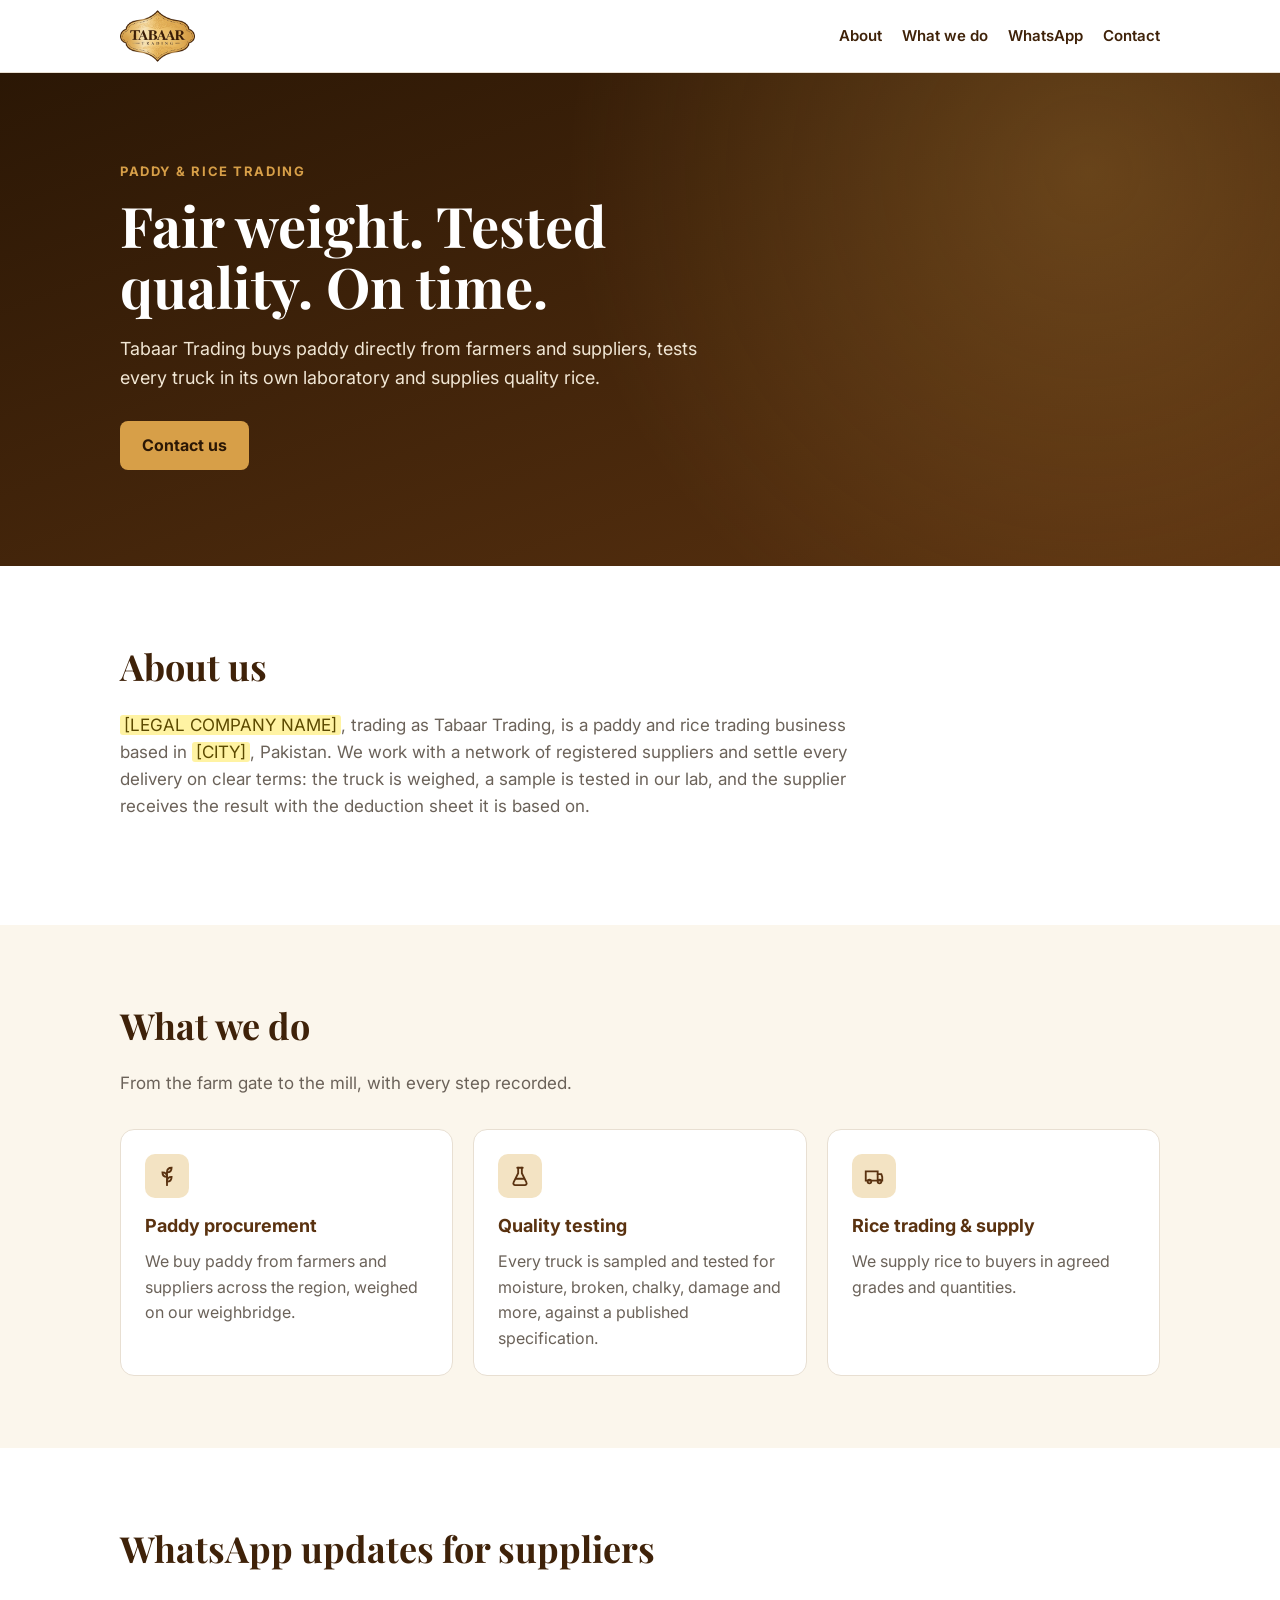
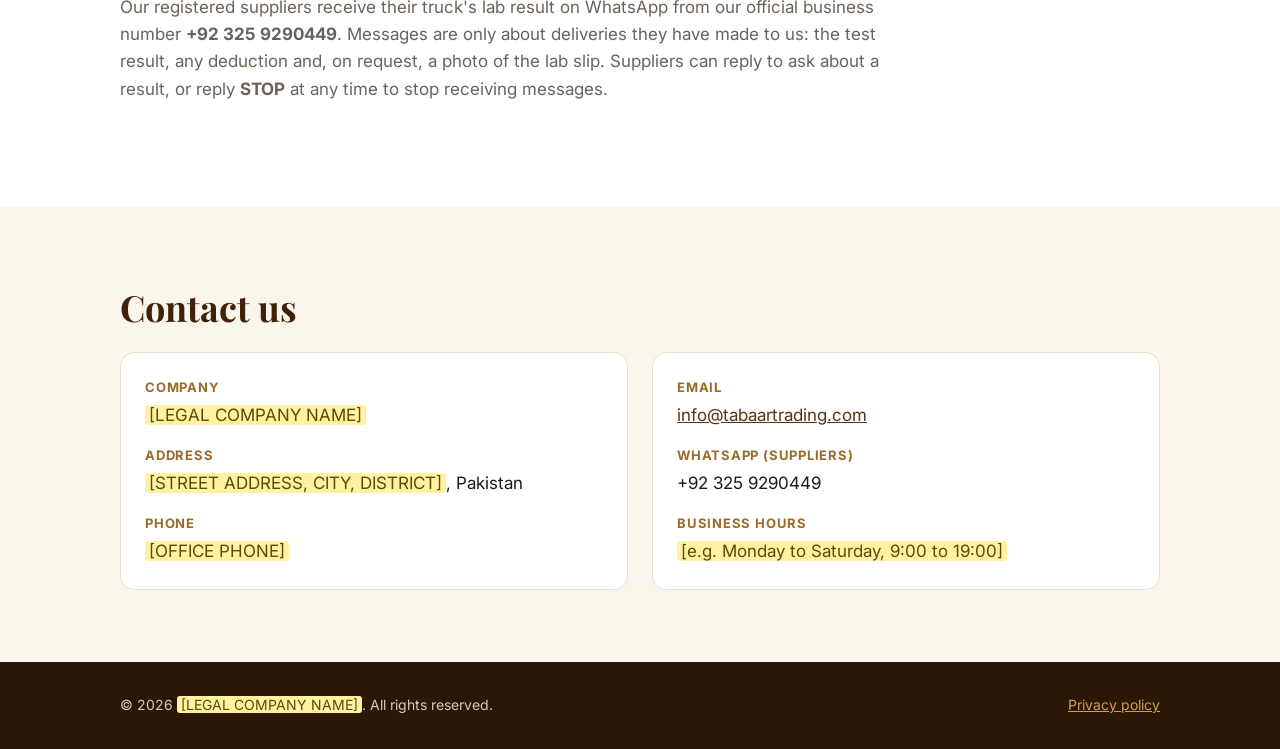
==== index.html @ 86f6043e "Basic company website: home, contact, privacy policy Co-Authored-By: Claude Opus 5.5 <noreply@anthro" ====
<!doctype html>
<html lang="en">
  <head>
    <meta charset="utf-8" />
    <meta name="viewport" content="width=device-width, initial-scale=1" />
    <title>Tabaar Trading | Paddy and rice trading</title>
    <meta
      name="description"
      content="Tabaar Trading buys paddy from farmers and suppliers, tests every truck in its own lab and trades rice. Contact us by phone, email or WhatsApp."
    />
    <link rel="icon" href="assets/icon.png" />
    <link rel="preconnect" href="https://fonts.googleapis.com" />
    <link rel="preconnect" href="https://fonts.gstatic.com" crossorigin />
    <link href="https://fonts.googleapis.com/css2?family=Inter:wght@400;600;700&family=Playfair+Display:wght@700&display=swap" rel="stylesheet" />
    <link rel="stylesheet" href="styles.css" />
  </head>
  <body>
    <header class="site-header">
      <div class="wrap">
        <a href="/" class="logo"><img src="assets/logo.png" alt="Tabaar Trading" width="480" height="332" /></a>
        <nav class="nav" aria-label="Main">
          <a href="#about">About</a>
          <a href="#services">What we do</a>
          <a href="#whatsapp">WhatsApp</a>
          <a href="#contact">Contact</a>
        </nav>
      </div>
    </header>

    <main>
      <section class="hero">
        <div class="wrap">
          <p class="eyebrow">Paddy &amp; rice trading</p>
          <h1>Fair weight. Tested quality. On time.</h1>
          <p>
            Tabaar Trading buys paddy directly from farmers and suppliers, tests every truck in its own laboratory and supplies quality rice.
          </p>
          <a class="btn" href="#contact">Contact us</a>
        </div>
      </section>

      <section id="about">
        <div class="wrap">
          <h2>About us</h2>
          <p class="lead">
            <span class="todo">[LEGAL COMPANY NAME]</span>, trading as Tabaar Trading, is a paddy and rice trading business based in
            <span class="todo">[CITY]</span>, Pakistan. We work with a network of registered suppliers and settle every delivery on clear
            terms: the truck is weighed, a sample is tested in our lab, and the supplier receives the result with the deduction sheet it is
            based on.
          </p>
        </div>
      </section>

      <section id="services" class="alt">
        <div class="wrap">
          <h2>What we do</h2>
          <p class="lead">From the farm gate to the mill, with every step recorded.</p>
          <div class="grid">
            <div class="card">
              <span class="icon" aria-hidden="true">
                <svg width="22" height="22" viewBox="0 0 24 24" fill="none" stroke="currentColor" stroke-width="2" stroke-linecap="round"><path d="M12 22V8" /><path d="M12 8c0-3 2-5 5-5 0 3-2 5-5 5Z" /><path d="M12 13c0-3-2-5-5-5 0 3 2 5 5 5Z" /><path d="M12 18c0-3 2-5 5-5 0 3-2 5-5 5Z" /></svg>
              </span>
              <h3>Paddy procurement</h3>
              <p>We buy paddy from farmers and suppliers across the region, weighed on our weighbridge.</p>
            </div>
            <div class="card">
              <span class="icon" aria-hidden="true">
                <svg width="22" height="22" viewBox="0 0 24 24" fill="none" stroke="currentColor" stroke-width="2" stroke-linecap="round"><path d="M9 3h6" /><path d="M10 3v6L5 19a2 2 0 0 0 1.8 3h10.4A2 2 0 0 0 19 19l-5-10V3" /><path d="M7.5 15h9" /></svg>
              </span>
              <h3>Quality testing</h3>
              <p>Every truck is sampled and tested for moisture, broken, chalky, damage and more, against a published specification.</p>
            </div>
            <div class="card">
              <span class="icon" aria-hidden="true">
                <svg width="22" height="22" viewBox="0 0 24 24" fill="none" stroke="currentColor" stroke-width="2" stroke-linecap="round"><path d="M3 7h13v10H3z" /><path d="M16 10h4l1 3v4h-5" /><circle cx="7" cy="18" r="2" /><circle cx="18" cy="18" r="2" /></svg>
              </span>
              <h3>Rice trading &amp; supply</h3>
              <p>We supply rice to buyers in agreed grades and quantities.</p>
            </div>
          </div>
        </div>
      </section>

      <section id="whatsapp">
        <div class="wrap">
          <h2>WhatsApp updates for suppliers</h2>
          <p class="lead">
            Our registered suppliers receive their truck's lab result on WhatsApp from our official business number
            <strong>+92 325 9290449</strong>. Messages are only about deliveries they have made to us: the test result, any deduction and,
            on request, a photo of the lab slip. Suppliers can reply to ask about a result, or reply <strong>STOP</strong> at any time to stop
            receiving messages.
          </p>
        </div>
      </section>

      <section id="contact" class="alt">
        <div class="wrap">
          <h2>Contact us</h2>
          <div class="contact">
            <div class="card">
              <dl class="details">
                <dt>Company</dt>
                <dd><span class="todo">[LEGAL COMPANY NAME]</span></dd>
                <dt>Address</dt>
                <dd><span class="todo">[STREET ADDRESS, CITY, DISTRICT]</span>, Pakistan</dd>
                <dt>Phone</dt>
                <dd><span class="todo">[OFFICE PHONE]</span></dd>
              </dl>
            </div>
            <div class="card">
              <dl class="details">
                <dt>Email</dt>
                <dd><a href="mailto:info@tabaartrading.com">info@tabaartrading.com</a></dd>
                <dt>WhatsApp (suppliers)</dt>
                <dd>+92 325 9290449</dd>
                <dt>Business hours</dt>
                <dd><span class="todo">[e.g. Monday to Saturday, 9:00 to 19:00]</span></dd>
              </dl>
            </div>
          </div>
        </div>
      </section>
    </main>

    <footer class="site-footer">
      <div class="wrap">
        <span>© 2026 <span class="todo">[LEGAL COMPANY NAME]</span>. All rights reserved.</span>
        <span><a href="privacy.html">Privacy policy</a></span>
      </div>
    </footer>
  </body>
</html>
---- styles.css ----
:root {
  --brown-900: #2b1705;
  --brown-800: #3f2209;
  --brown-700: #5a3210;
  --brown-600: #9a6a2a;
  --gold-500: #d79f48;
  --gold-100: #f3e3c3;
  --cream: #fbf6ec;
  --ink: #1f1a14;
  --muted: #6b6259;
  --line: #e8dfd2;
  --white: #ffffff;
}

* {
  box-sizing: border-box;
}

html {
  scroll-behavior: smooth;
}

body {
  margin: 0;
  font-family: "Inter", system-ui, -apple-system, "Segoe UI", Roboto, Arial, sans-serif;
  color: var(--ink);
  background: var(--white);
  line-height: 1.6;
  -webkit-font-smoothing: antialiased;
}

img {
  max-width: 100%;
  height: auto;
}

a {
  color: var(--brown-700);
}

.wrap {
  max-width: 1080px;
  margin: 0 auto;
  padding: 0 20px;
}

/* Header */
.site-header {
  position: sticky;
  top: 0;
  z-index: 10;
  background: rgba(255, 255, 255, 0.96);
  border-bottom: 1px solid var(--line);
  backdrop-filter: blur(6px);
}

.site-header .wrap {
  display: flex;
  align-items: center;
  justify-content: space-between;
  gap: 16px;
  min-height: 72px;
}

.logo img {
  display: block;
  height: 52px;
  width: auto;
}

.nav {
  display: flex;
  flex-wrap: wrap;
  gap: 4px 20px;
}

.nav a {
  color: var(--brown-800);
  font-weight: 600;
  font-size: 15px;
  text-decoration: none;
}

.nav a:hover {
  color: var(--brown-600);
}

/* Hero */
.hero {
  background:
    radial-gradient(circle at 85% 20%, rgba(215, 159, 72, 0.25), transparent 45%),
    linear-gradient(160deg, var(--brown-900), var(--brown-700));
  color: var(--white);
  padding: 88px 0 96px;
}

.hero .eyebrow {
  color: var(--gold-500);
  font-weight: 700;
  letter-spacing: 0.12em;
  text-transform: uppercase;
  font-size: 13px;
  margin: 0 0 12px;
}

.hero h1 {
  font-family: "Playfair Display", Georgia, "Times New Roman", serif;
  font-size: clamp(34px, 6vw, 56px);
  line-height: 1.1;
  margin: 0 0 18px;
  max-width: 14ch;
}

.hero p {
  font-size: 18px;
  max-width: 56ch;
  color: #f1e6d4;
  margin: 0 0 28px;
}

.btn {
  display: inline-block;
  background: var(--gold-500);
  color: var(--brown-900);
  font-weight: 700;
  padding: 12px 22px;
  border-radius: 8px;
  text-decoration: none;
}

.btn:hover {
  background: #e7b562;
}

/* Sections */
section {
  padding: 72px 0;
}

section.alt {
  background: var(--cream);
}

h2 {
  font-family: "Playfair Display", Georgia, "Times New Roman", serif;
  font-size: clamp(26px, 4vw, 36px);
  color: var(--brown-800);
  margin: 0 0 16px;
}

.lead {
  font-size: 17px;
  color: var(--muted);
  max-width: 70ch;
  margin: 0 0 32px;
}

.grid {
  display: grid;
  grid-template-columns: repeat(auto-fit, minmax(240px, 1fr));
  gap: 20px;
}

.card {
  background: var(--white);
  border: 1px solid var(--line);
  border-radius: 14px;
  padding: 24px;
}

.card h3 {
  margin: 0 0 8px;
  color: var(--brown-700);
  font-size: 18px;
}

.card p {
  margin: 0;
  color: var(--muted);
}

.icon {
  display: inline-flex;
  width: 44px;
  height: 44px;
  border-radius: 10px;
  align-items: center;
  justify-content: center;
  background: var(--gold-100);
  color: var(--brown-700);
  margin-bottom: 14px;
}

/* Contact */
.contact {
  display: grid;
  grid-template-columns: repeat(auto-fit, minmax(260px, 1fr));
  gap: 24px;
}

dl.details {
  margin: 0;
}

dl.details dt {
  font-size: 13px;
  font-weight: 700;
  letter-spacing: 0.06em;
  text-transform: uppercase;
  color: var(--brown-600);
  margin-top: 16px;
}

dl.details dt:first-child {
  margin-top: 0;
}

dl.details dd {
  margin: 4px 0 0;
  font-size: 17px;
}

/* Legal pages */
.legal {
  padding: 56px 0 80px;
}

.legal .wrap {
  max-width: 760px;
}

.legal h1 {
  font-family: "Playfair Display", Georgia, "Times New Roman", serif;
  color: var(--brown-800);
  font-size: clamp(30px, 5vw, 42px);
  margin: 0 0 6px;
}

.legal h2 {
  font-size: 22px;
  margin: 36px 0 10px;
}

.legal .updated {
  color: var(--muted);
  margin: 0 0 28px;
}

/* Footer */
.site-footer {
  background: var(--brown-900);
  color: #d9ccb8;
  padding: 32px 0;
  font-size: 14px;
}

.site-footer .wrap {
  display: flex;
  flex-wrap: wrap;
  justify-content: space-between;
  gap: 12px;
}

.site-footer a {
  color: var(--gold-500);
}

/* Details still to be filled in: remove this block once every placeholder is replaced. */
.todo {
  background: #fff3a3;
  color: #5c4a00;
  padding: 0 4px;
  border-radius: 3px;
}

@media (max-width: 640px) {
  .site-header .wrap {
    flex-direction: column;
    align-items: flex-start;
    padding-top: 10px;
    padding-bottom: 10px;
  }

  .hero {
    padding: 56px 0 64px;
  }

  section {
    padding: 52px 0;
  }
}
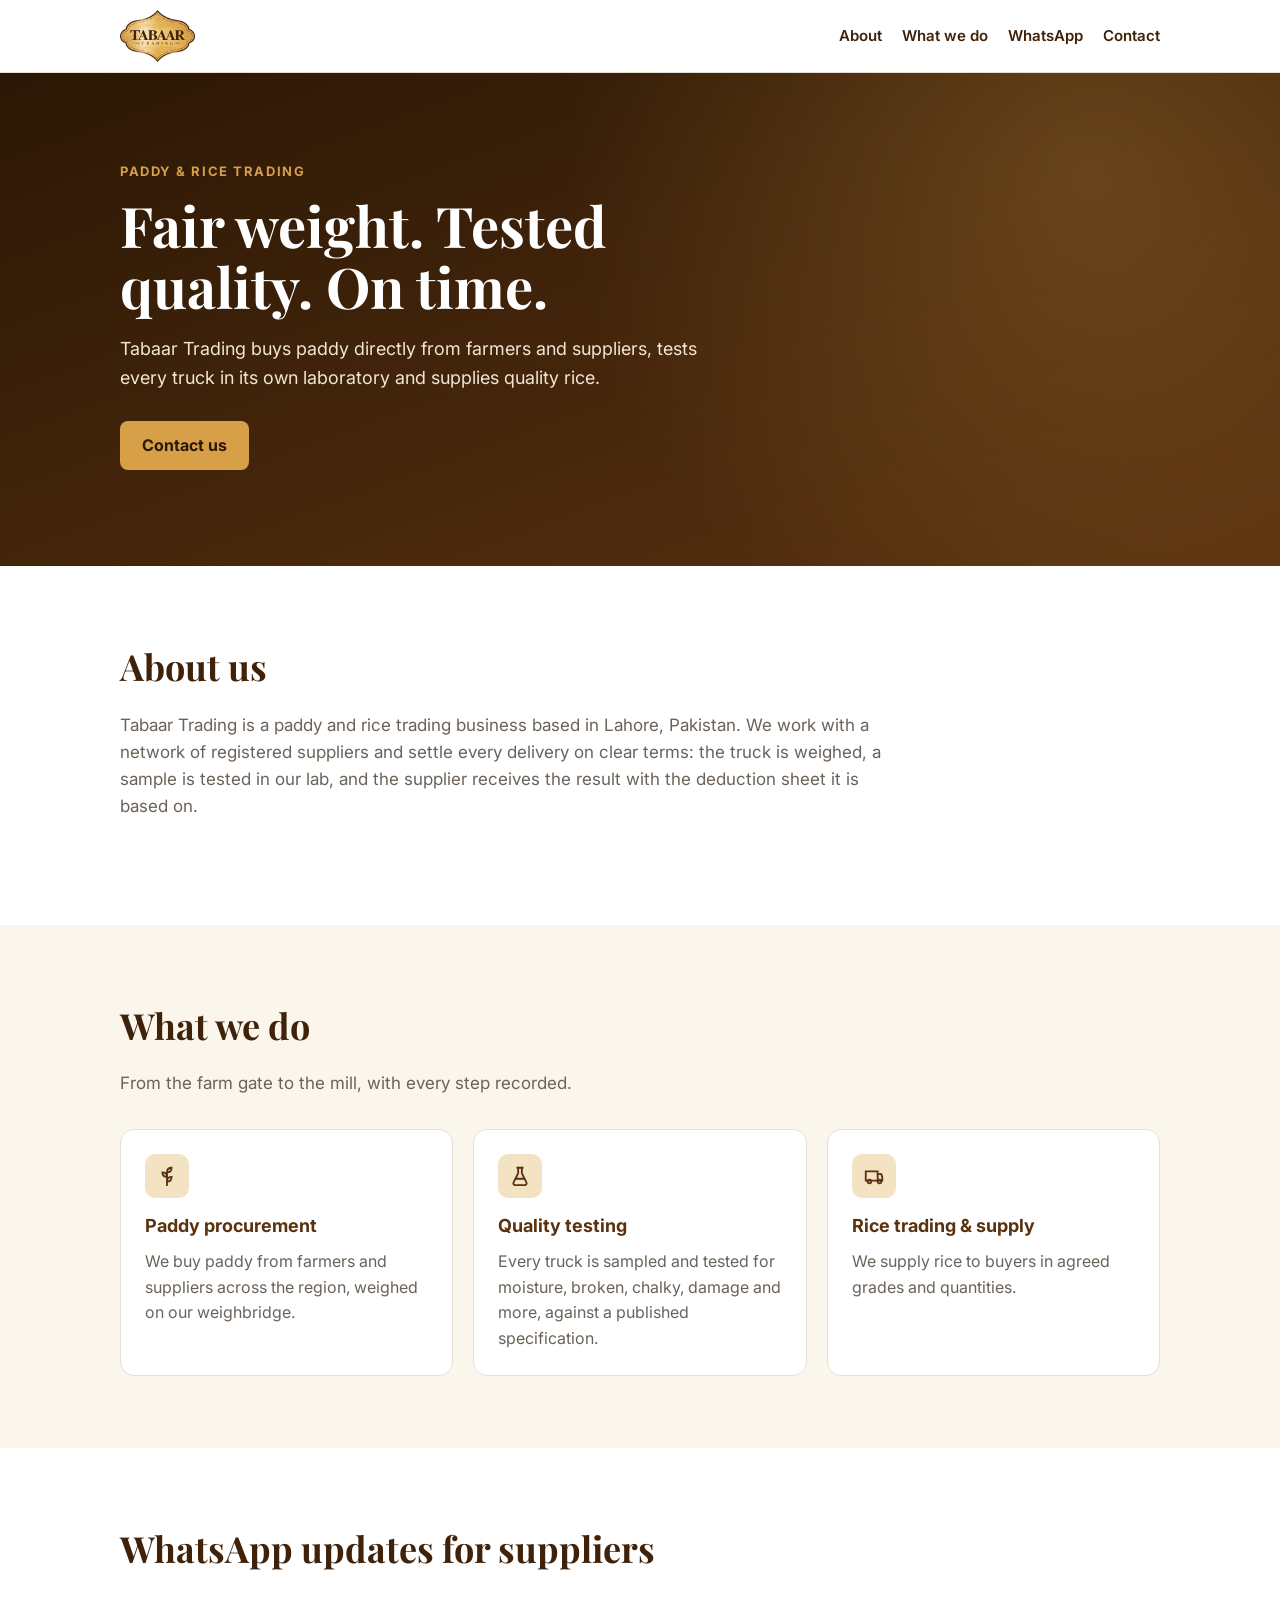
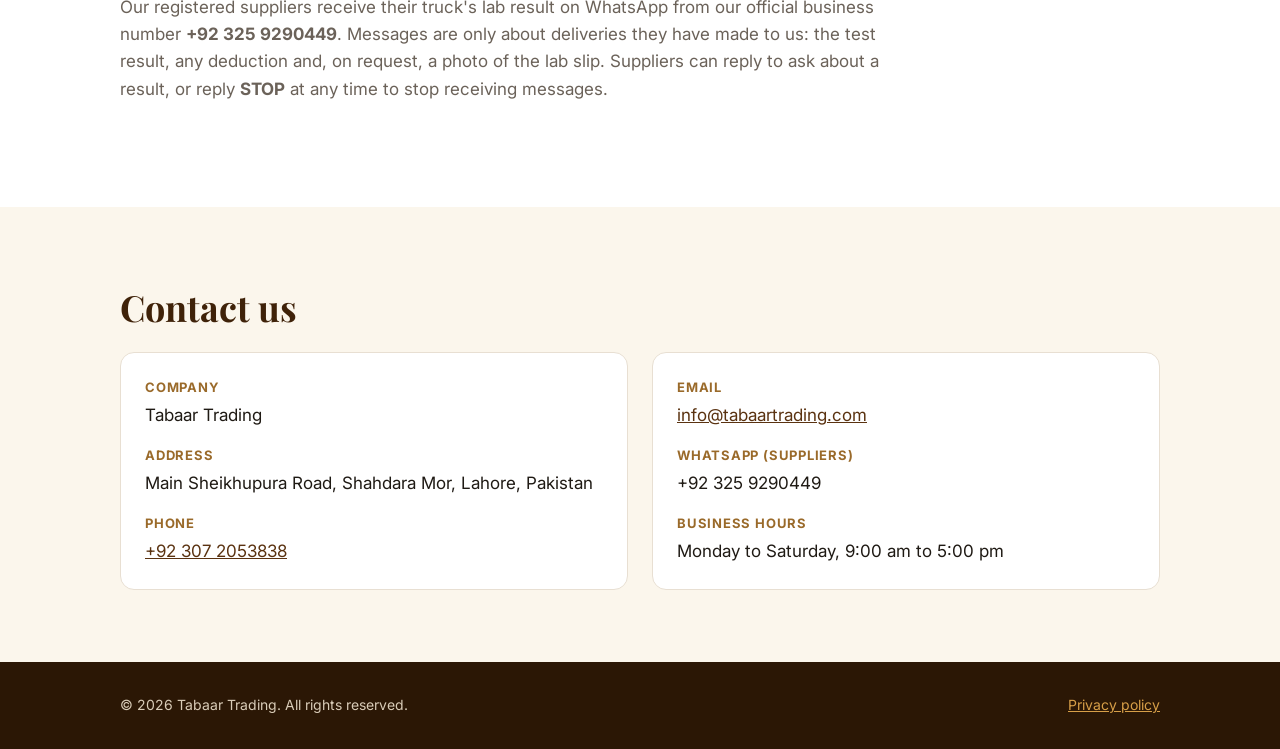
==== commit 17c6ae62: "Fill in company details: Tabaar Trading, Shahdara Mor Lahore, phone, hours Co-Authored-By: Claude Op" ====
--- a/index.html
+++ b/index.html
@@ -43,8 +43,8 @@
         <div class="wrap">
           <h2>About us</h2>
           <p class="lead">
-            <span class="todo">[LEGAL COMPANY NAME]</span>, trading as Tabaar Trading, is a paddy and rice trading business based in
-            <span class="todo">[CITY]</span>, Pakistan. We work with a network of registered suppliers and settle every delivery on clear
+            Tabaar Trading is a paddy and rice trading business based in
+            Lahore, Pakistan. We work with a network of registered suppliers and settle every delivery on clear
             terms: the truck is weighed, a sample is tested in our lab, and the supplier receives the result with the deduction sheet it is
             based on.
           </p>
@@ -100,11 +100,11 @@
             <div class="card">
               <dl class="details">
                 <dt>Company</dt>
-                <dd><span class="todo">[LEGAL COMPANY NAME]</span></dd>
+                <dd>Tabaar Trading</dd>
                 <dt>Address</dt>
-                <dd><span class="todo">[STREET ADDRESS, CITY, DISTRICT]</span>, Pakistan</dd>
+                <dd>Main Sheikhupura Road, Shahdara Mor, Lahore, Pakistan</dd>
                 <dt>Phone</dt>
-                <dd><span class="todo">[OFFICE PHONE]</span></dd>
+                <dd><a href="tel:+923072053838">+92 307 2053838</a></dd>
               </dl>
             </div>
             <div class="card">
@@ -114,7 +114,7 @@
                 <dt>WhatsApp (suppliers)</dt>
                 <dd>+92 325 9290449</dd>
                 <dt>Business hours</dt>
-                <dd><span class="todo">[e.g. Monday to Saturday, 9:00 to 19:00]</span></dd>
+                <dd>Monday to Saturday, 9:00 am to 5:00 pm</dd>
               </dl>
             </div>
           </div>
@@ -124,7 +124,7 @@
 
     <footer class="site-footer">
       <div class="wrap">
-        <span>© 2026 <span class="todo">[LEGAL COMPANY NAME]</span>. All rights reserved.</span>
+        <span>© 2026 Tabaar Trading. All rights reserved.</span>
         <span><a href="privacy.html">Privacy policy</a></span>
       </div>
     </footer>
--- a/styles.css
+++ b/styles.css
@@ -265,14 +265,6 @@
   color: var(--gold-500);
 }
 
-/* Details still to be filled in: remove this block once every placeholder is replaced. */
-.todo {
-  background: #fff3a3;
-  color: #5c4a00;
-  padding: 0 4px;
-  border-radius: 3px;
-}
-
 @media (max-width: 640px) {
   .site-header .wrap {
     flex-direction: column;
